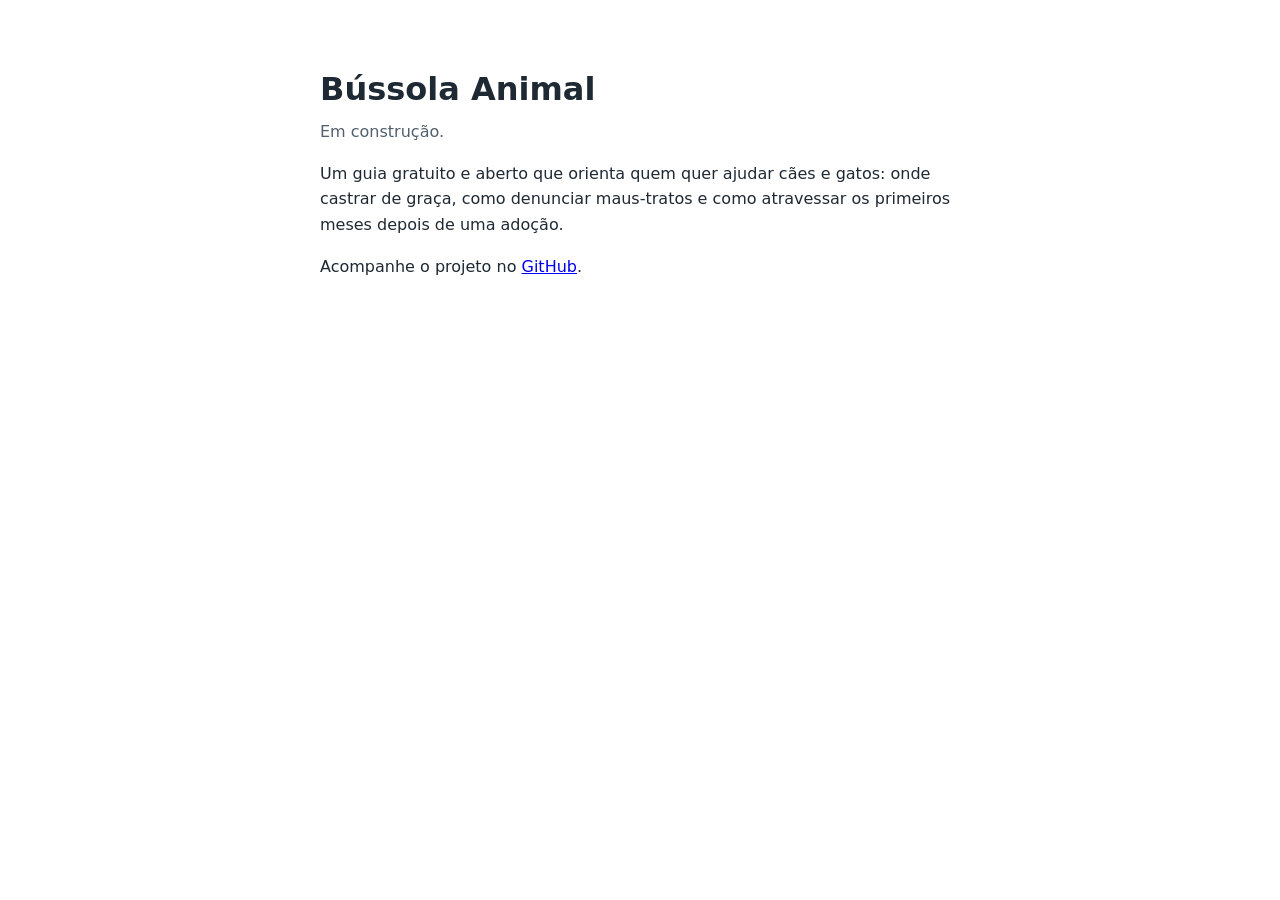
==== index.html @ 44aa9eb9 "Estrutura inicial da Bússola Animal README, licença, diário do projeto e página provisória.  Co-Auth" ====
<!DOCTYPE html>
<html lang="pt-BR">
<head>
  <meta charset="utf-8">
  <meta name="viewport" content="width=device-width, initial-scale=1">
  <title>Bússola Animal</title>
  <meta name="description" content="Guia gratuito e aberto: onde castrar de graça, como denunciar maus-tratos e como atravessar os primeiros meses depois de uma adoção.">
  <style>
    body { font-family: system-ui, sans-serif; max-width: 40rem; margin: 4rem auto; padding: 0 1.25rem; line-height: 1.6; color: #1f2933; }
    h1 { margin-bottom: 0.25rem; }
    p.sub { color: #52606d; margin-top: 0; }
  </style>
</head>
<body>
  <h1>Bússola Animal</h1>
  <p class="sub">Em construção.</p>
  <p>Um guia gratuito e aberto que orienta quem quer ajudar cães e gatos: onde castrar de graça, como denunciar maus-tratos e como atravessar os primeiros meses depois de uma adoção.</p>
  <p>Acompanhe o projeto no <a href="https://github.com/moraesalves/bussola-animal">GitHub</a>.</p>
</body>
</html>
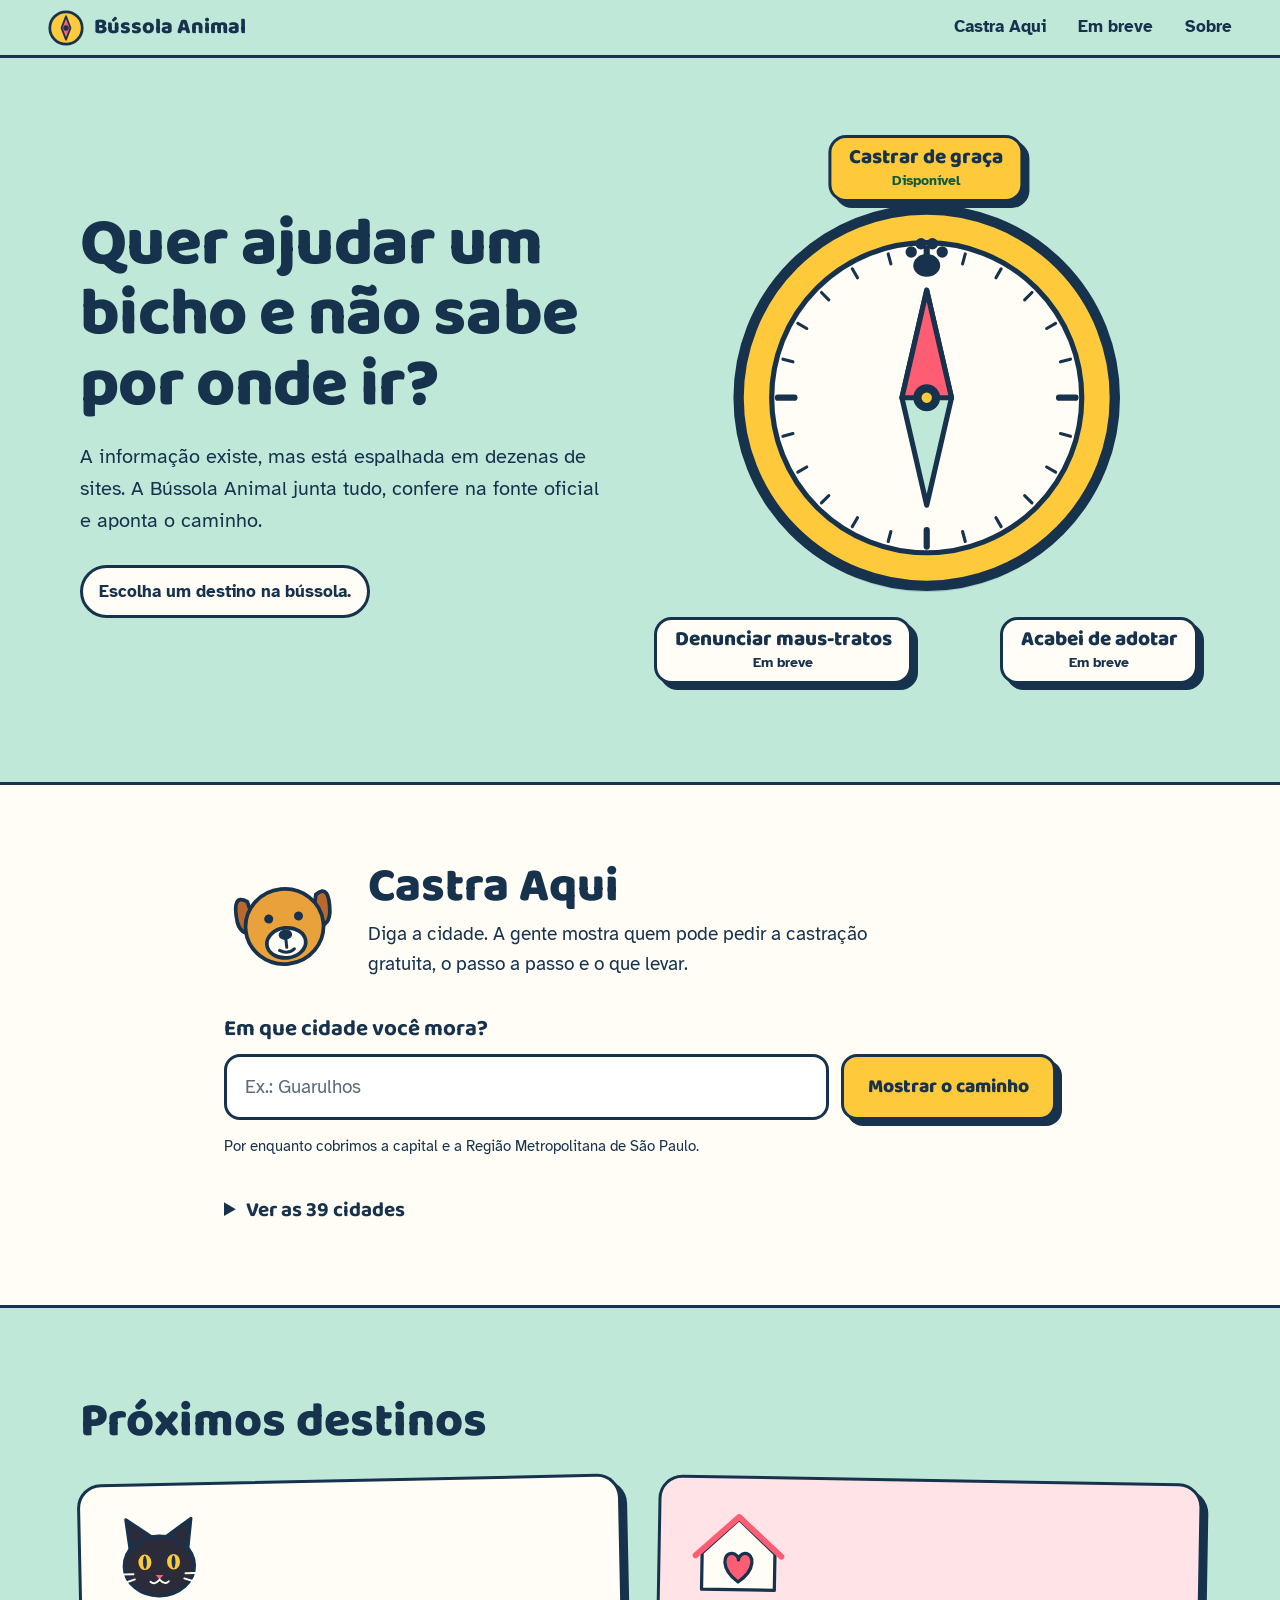
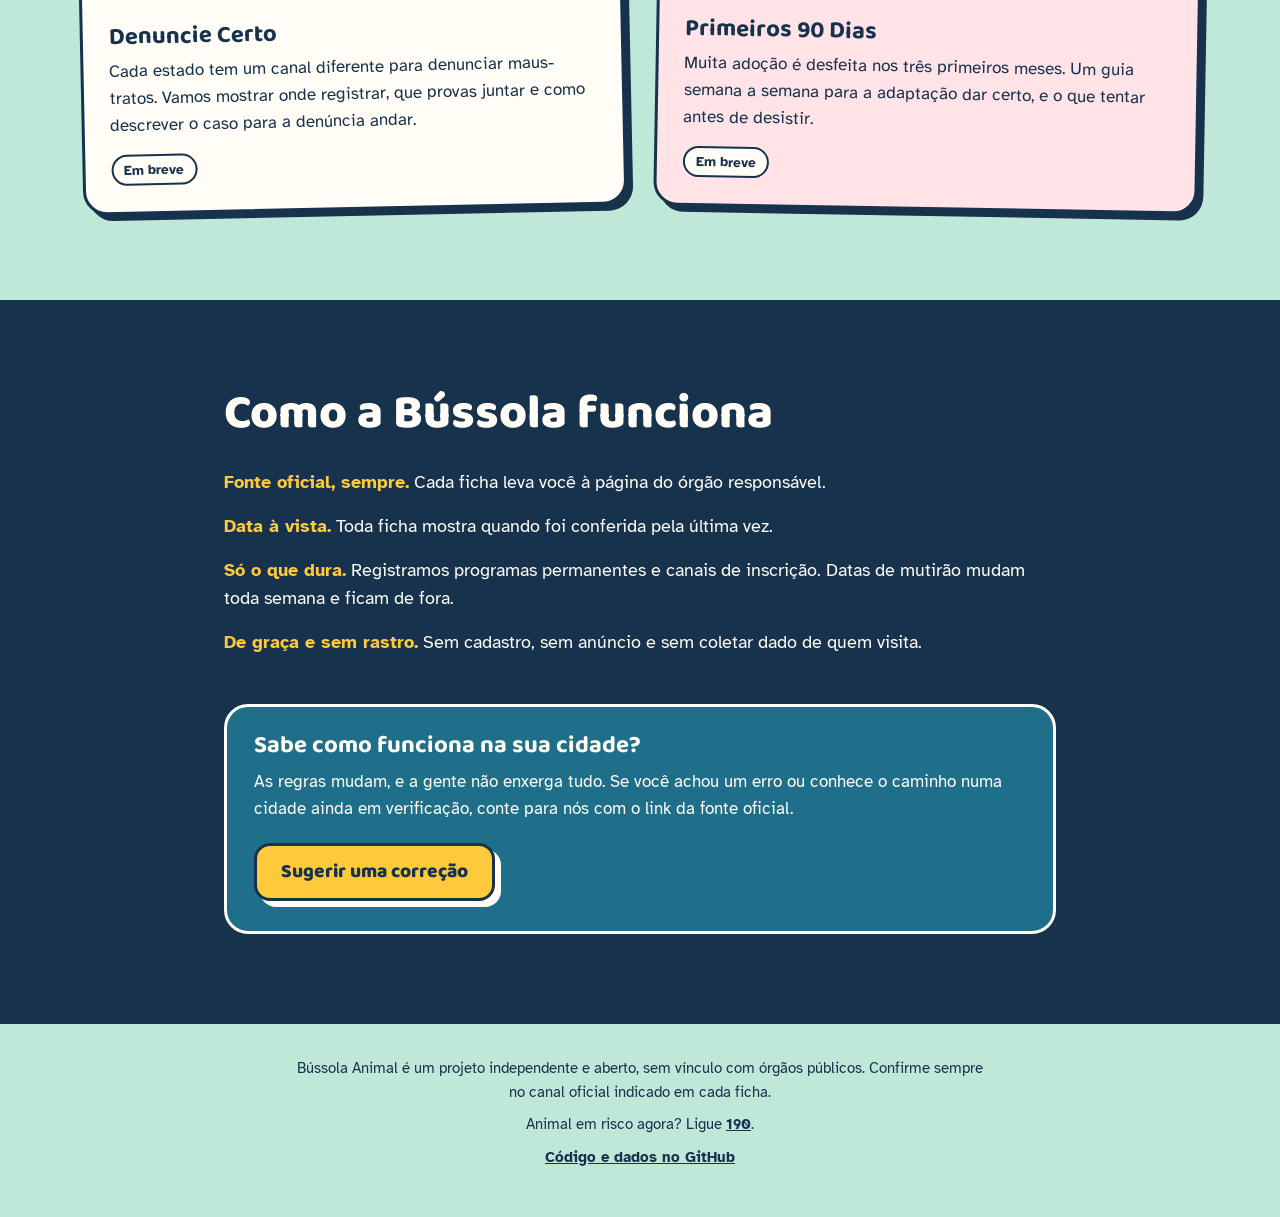
==== commit ab1a8f47: "Primeira versão do site com o módulo Castra Aqui Página com bússola interativa, busca por cidade e f" ====
--- a/index.html
+++ b/index.html
@@ -3,18 +3,174 @@
 <head>
   <meta charset="utf-8">
   <meta name="viewport" content="width=device-width, initial-scale=1">
-  <title>Bússola Animal</title>
+  <title>Bússola Animal: o caminho certo para ajudar cães e gatos</title>
   <meta name="description" content="Guia gratuito e aberto: onde castrar de graça, como denunciar maus-tratos e como atravessar os primeiros meses depois de uma adoção.">
-  <style>
-    body { font-family: system-ui, sans-serif; max-width: 40rem; margin: 4rem auto; padding: 0 1.25rem; line-height: 1.6; color: #1f2933; }
-    h1 { margin-bottom: 0.25rem; }
-    p.sub { color: #52606d; margin-top: 0; }
-  </style>
+  <meta property="og:title" content="Bússola Animal">
+  <meta property="og:description" content="Ajudar um cão ou um gato começa por saber o caminho. A gente aponta.">
+  <meta property="og:type" content="website">
+  <link rel="icon" href="img/favicon.svg" type="image/svg+xml">
+  <link rel="preload" href="fontes/baloo-2-latin-800-normal.woff2" as="font" type="font/woff2" crossorigin>
+  <link rel="stylesheet" href="css/estilo.css">
 </head>
 <body>
-  <h1>Bússola Animal</h1>
-  <p class="sub">Em construção.</p>
-  <p>Um guia gratuito e aberto que orienta quem quer ajudar cães e gatos: onde castrar de graça, como denunciar maus-tratos e como atravessar os primeiros meses depois de uma adoção.</p>
-  <p>Acompanhe o projeto no <a href="https://github.com/moraesalves/bussola-animal">GitHub</a>.</p>
+  <a class="pular" href="#castra-aqui">Pular para a busca por cidade</a>
+
+  <header class="topo">
+    <a class="marca" href="#inicio" aria-label="Bússola Animal, início">
+      <svg viewBox="0 0 40 40" width="36" height="36" aria-hidden="true">
+        <circle cx="20" cy="20" r="18" fill="#FFC93C" stroke="#17324D" stroke-width="3"/>
+        <path d="M20 7 L25 20 L20 33 L15 20 Z" fill="#FF5D73" stroke="#17324D" stroke-width="2" stroke-linejoin="round"/>
+        <circle cx="20" cy="20" r="3" fill="#17324D"/>
+      </svg>
+      <span>Bússola Animal</span>
+    </a>
+    <nav aria-label="Seções">
+      <a href="#castra-aqui">Castra Aqui</a>
+      <a href="#em-breve">Em breve</a>
+      <a href="#sobre">Sobre</a>
+    </nav>
+  </header>
+
+  <main id="inicio">
+
+    <section class="abertura">
+      <div class="abertura-texto">
+        <h1>Quer ajudar um bicho e não sabe por onde ir?</h1>
+        <p class="lide">A informação existe, mas está espalhada em dezenas de sites. A Bússola Animal junta tudo, confere na fonte oficial e aponta o caminho.</p>
+        <p class="dica-bussola" id="dica-bussola">Escolha um destino na bússola.</p>
+      </div>
+
+      <div class="bussola-palco" id="bussola-palco">
+        <svg class="bussola" id="bussola" viewBox="0 0 400 400" role="img" aria-label="Bússola com uma agulha que termina em uma patinha">
+          <circle cx="200" cy="206" r="182" fill="#17324D" opacity=".16"/>
+          <circle cx="200" cy="200" r="182" fill="#FFC93C" stroke="#17324D" stroke-width="10"/>
+          <circle cx="200" cy="200" r="150" fill="#FFFDF5" stroke="#17324D" stroke-width="5"/>
+          <g id="marcas" stroke="#17324D" stroke-linecap="round"></g>
+          <g id="agulha" class="agulha">
+            <path d="M200 96 L224 200 L200 304 L176 200 Z" fill="#BFE8D9" stroke="#17324D" stroke-width="5" stroke-linejoin="round"/>
+            <path d="M200 96 L224 200 L176 200 Z" fill="#FF5D73" stroke="#17324D" stroke-width="5" stroke-linejoin="round"/>
+            <g transform="translate(200 62)" fill="#17324D">
+              <ellipse cx="0" cy="10" rx="13" ry="11"/>
+              <circle cx="-15" cy="-3" r="5.5"/>
+              <circle cx="-5.5" cy="-11" r="5.5"/>
+              <circle cx="5.5" cy="-11" r="5.5"/>
+              <circle cx="15" cy="-3" r="5.5"/>
+            </g>
+          </g>
+          <circle cx="200" cy="200" r="13" fill="#17324D"/>
+          <circle cx="200" cy="200" r="5" fill="#FFC93C"/>
+        </svg>
+
+        <a class="destino destino-norte" href="#castra-aqui" data-angulo="0" data-dica="Descubra como castrar de graça na sua cidade.">
+          <span class="destino-titulo">Castrar de graça</span>
+          <span class="destino-estado">Disponível</span>
+        </a>
+        <a class="destino destino-sudeste" href="#em-breve" data-angulo="125" data-dica="Os primeiros 90 dias com o novo companheiro. Em breve.">
+          <span class="destino-titulo">Acabei de adotar</span>
+          <span class="destino-estado">Em breve</span>
+        </a>
+        <a class="destino destino-sudoeste" href="#em-breve" data-angulo="235" data-dica="Onde e como denunciar maus-tratos. Em breve.">
+          <span class="destino-titulo">Denunciar maus-tratos</span>
+          <span class="destino-estado">Em breve</span>
+        </a>
+      </div>
+    </section>
+
+    <section class="castra" id="castra-aqui" aria-labelledby="castra-titulo">
+      <div class="castra-cabeca">
+        <svg class="bicho bicho-cao" viewBox="0 0 160 150" aria-hidden="true">
+          <path d="M34 44 Q14 30 18 70 Q22 92 44 84 Z" fill="#B9692C" stroke="#17324D" stroke-width="5" stroke-linejoin="round"/>
+          <path d="M126 44 Q146 30 142 70 Q138 92 116 84 Z" fill="#B9692C" stroke="#17324D" stroke-width="5" stroke-linejoin="round"/>
+          <ellipse cx="80" cy="82" rx="52" ry="50" fill="#E9A23B" stroke="#17324D" stroke-width="5"/>
+          <ellipse cx="80" cy="104" rx="26" ry="20" fill="#FFFDF5" stroke="#17324D" stroke-width="5"/>
+          <ellipse cx="80" cy="93" rx="9" ry="7" fill="#17324D"/>
+          <path d="M80 100 V110 M70 113 Q80 120 90 113" fill="none" stroke="#17324D" stroke-width="4" stroke-linecap="round"/>
+          <circle cx="60" cy="70" r="6" fill="#17324D"/>
+          <circle cx="100" cy="70" r="6" fill="#17324D"/>
+        </svg>
+        <div>
+          <h2 id="castra-titulo">Castra Aqui</h2>
+          <p>Diga a cidade. A gente mostra quem pode pedir a castração gratuita, o passo a passo e o que levar.</p>
+        </div>
+      </div>
+
+      <form class="busca" id="busca" role="search" autocomplete="off">
+        <label for="cidade">Em que cidade você mora?</label>
+        <div class="busca-linha">
+          <div class="combo">
+            <input id="cidade" name="cidade" type="text" inputmode="search" placeholder="Ex.: Guarulhos"
+                   role="combobox" aria-expanded="false" aria-controls="sugestoes" aria-autocomplete="list">
+            <ul id="sugestoes" class="sugestoes" role="listbox" hidden></ul>
+          </div>
+          <button type="submit">Mostrar o caminho</button>
+        </div>
+        <p class="busca-nota">Por enquanto cobrimos a capital e a Região Metropolitana de São Paulo.</p>
+      </form>
+
+      <div id="resultado" class="resultado" aria-live="polite"></div>
+
+      <details class="todas">
+        <summary>Ver as 39 cidades</summary>
+        <p class="legenda"><span class="selo selo-ok">Conferida</span> ficha completa <span class="selo selo-espera">Em verificação</span> caminho geral</p>
+        <ul id="lista-cidades" class="lista-cidades"></ul>
+      </details>
+    </section>
+
+    <section class="embreve" id="em-breve" aria-labelledby="embreve-titulo">
+      <h2 id="embreve-titulo">Próximos destinos</h2>
+      <div class="embreve-grade">
+        <article class="postal postal-denuncia">
+          <svg class="bicho" viewBox="0 0 160 150" aria-hidden="true">
+            <path d="M36 62 L30 14 L70 42 Z" fill="#2B2B3A" stroke="#17324D" stroke-width="5" stroke-linejoin="round"/>
+            <path d="M124 62 L130 14 L90 42 Z" fill="#2B2B3A" stroke="#17324D" stroke-width="5" stroke-linejoin="round"/>
+            <ellipse cx="80" cy="86" rx="54" ry="46" fill="#2B2B3A" stroke="#17324D" stroke-width="5"/>
+            <ellipse cx="58" cy="80" rx="10" ry="12" fill="#FFC93C"/>
+            <ellipse cx="102" cy="80" rx="10" ry="12" fill="#FFC93C"/>
+            <ellipse cx="58" cy="80" rx="3" ry="10" fill="#17324D"/>
+            <ellipse cx="102" cy="80" rx="3" ry="10" fill="#17324D"/>
+            <path d="M74 100 L86 100 L80 107 Z" fill="#FF5D73"/>
+            <path d="M80 107 Q72 116 66 110 M80 107 Q88 116 94 110" fill="none" stroke="#FFFDF5" stroke-width="3" stroke-linecap="round"/>
+            <path d="M40 98 H14 M42 106 L18 114 M120 98 H146 M118 106 L142 114" stroke="#FFFDF5" stroke-width="3" stroke-linecap="round"/>
+          </svg>
+          <h3>Denuncie Certo</h3>
+          <p>Cada estado tem um canal diferente para denunciar maus-tratos. Vamos mostrar onde registrar, que provas juntar e como descrever o caso para a denúncia andar.</p>
+          <span class="selo selo-espera">Em breve</span>
+        </article>
+        <article class="postal postal-adocao">
+          <svg class="bicho" viewBox="0 0 160 150" aria-hidden="true">
+            <path d="M24 78 L80 26 L136 78 V134 H24 Z" fill="#FFFDF5" stroke="#17324D" stroke-width="5" stroke-linejoin="round"/>
+            <path d="M14 82 L80 22 L146 82" fill="none" stroke="#FF5D73" stroke-width="9" stroke-linecap="round" stroke-linejoin="round"/>
+            <path d="M80 122 C52 102 56 78 70 78 C76 78 80 84 80 88 C80 84 84 78 90 78 C104 78 108 102 80 122 Z" fill="#FF5D73" stroke="#17324D" stroke-width="5" stroke-linejoin="round"/>
+          </svg>
+          <h3>Primeiros 90 Dias</h3>
+          <p>Muita adoção é desfeita nos três primeiros meses. Um guia semana a semana para a adaptação dar certo, e o que tentar antes de desistir.</p>
+          <span class="selo selo-espera">Em breve</span>
+        </article>
+      </div>
+    </section>
+
+    <section class="sobre" id="sobre" aria-labelledby="sobre-titulo">
+      <h2 id="sobre-titulo">Como a Bússola funciona</h2>
+      <ul class="principios">
+        <li><strong>Fonte oficial, sempre.</strong> Cada ficha leva você à página do órgão responsável.</li>
+        <li><strong>Data à vista.</strong> Toda ficha mostra quando foi conferida pela última vez.</li>
+        <li><strong>Só o que dura.</strong> Registramos programas permanentes e canais de inscrição. Datas de mutirão mudam toda semana e ficam de fora.</li>
+        <li><strong>De graça e sem rastro.</strong> Sem cadastro, sem anúncio e sem coletar dado de quem visita.</li>
+      </ul>
+      <div class="ajuda">
+        <h3>Sabe como funciona na sua cidade?</h3>
+        <p>As regras mudam, e a gente não enxerga tudo. Se você achou um erro ou conhece o caminho numa cidade ainda em verificação, conte para nós com o link da fonte oficial.</p>
+        <a class="botao" href="https://github.com/moraesalves/bussola-animal/issues/new">Sugerir uma correção</a>
+      </div>
+    </section>
+  </main>
+
+  <footer class="rodape">
+    <p>Bússola Animal é um projeto independente e aberto, sem vínculo com órgãos públicos. Confirme sempre no canal oficial indicado em cada ficha.</p>
+    <p>Animal em risco agora? Ligue <a href="tel:190">190</a>.</p>
+    <p><a href="https://github.com/moraesalves/bussola-animal">Código e dados no GitHub</a></p>
+  </footer>
+
+  <script src="js/app.js" defer></script>
 </body>
 </html>
--- a/css/estilo.css
+++ b/css/estilo.css
@@ -0,0 +1,235 @@
+@font-face { font-family: "Baloo 2"; src: url("../fontes/baloo-2-latin-700-normal.woff2") format("woff2"); font-weight: 700; font-display: swap; }
+@font-face { font-family: "Baloo 2"; src: url("../fontes/baloo-2-latin-800-normal.woff2") format("woff2"); font-weight: 800; font-display: swap; }
+@font-face { font-family: "Atkinson Hyperlegible"; src: url("../fontes/atkinson-hyperlegible-latin-400-normal.woff2") format("woff2"); font-weight: 400; font-display: swap; }
+@font-face { font-family: "Atkinson Hyperlegible"; src: url("../fontes/atkinson-hyperlegible-latin-700-normal.woff2") format("woff2"); font-weight: 700; font-display: swap; }
+
+:root {
+  --tinta: #17324D;
+  --ceu: #BFE8D9;
+  --ceu-claro: #E4F5EE;
+  --sol: #FFC93C;
+  --focinho: #FF5D73;
+  --papel: #FFFDF5;
+  --mar: #1F6F8B;
+  --titulo: "Baloo 2", "Trebuchet MS", sans-serif;
+  --texto: "Atkinson Hyperlegible", Verdana, sans-serif;
+  --borda: 3px solid var(--tinta);
+  --sombra: 6px 6px 0 var(--tinta);
+}
+
+* { box-sizing: border-box; }
+html { scroll-behavior: smooth; scroll-padding-top: 5rem; }
+body {
+  margin: 0;
+  font-family: var(--texto);
+  font-size: 1.0625rem;
+  line-height: 1.6;
+  color: var(--tinta);
+  background: var(--ceu);
+}
+h1, h2, h3 { font-family: var(--titulo); line-height: 1.05; margin: 0; }
+h1 { font-weight: 800; font-size: clamp(2.4rem, 6vw, 4.2rem); letter-spacing: -0.01em; }
+h2 { font-weight: 800; font-size: clamp(2rem, 4.5vw, 3rem); }
+h3 { font-weight: 700; font-size: 1.5rem; }
+p { margin: 0; }
+a { color: inherit; }
+:focus-visible { outline: 4px solid var(--focinho); outline-offset: 3px; border-radius: 6px; }
+
+.pular { position: absolute; left: -999px; top: 0; background: var(--tinta); color: var(--papel); padding: .75rem 1rem; z-index: 20; }
+.pular:focus { left: 0; }
+
+/* Topo */
+.topo {
+  position: sticky; top: 0; z-index: 10;
+  display: flex; align-items: center; justify-content: space-between; gap: 1rem;
+  padding: .6rem clamp(1rem, 4vw, 3rem);
+  background: var(--ceu);
+  border-bottom: var(--borda);
+}
+.marca { display: flex; align-items: center; gap: .6rem; text-decoration: none; font-family: var(--titulo); font-weight: 800; font-size: 1.35rem; }
+.topo nav { display: flex; gap: clamp(.75rem, 3vw, 2rem); font-weight: 700; }
+.topo nav a { text-decoration: none; border-bottom: 3px solid transparent; }
+.topo nav a:hover { border-bottom-color: var(--focinho); }
+
+/* Abertura */
+.abertura {
+  display: grid;
+  grid-template-columns: minmax(0, 1fr) minmax(0, 1.05fr);
+  align-items: center;
+  gap: clamp(1.5rem, 4vw, 4rem);
+  max-width: 76rem;
+  margin: 0 auto;
+  padding: clamp(2rem, 6vw, 5rem) clamp(1rem, 4vw, 3rem) clamp(3rem, 7vw, 6rem);
+}
+.lide { font-size: 1.25rem; max-width: 30em; margin-top: 1.25rem; }
+.dica-bussola {
+  display: inline-block; margin-top: 1.75rem; padding: .6rem 1rem;
+  background: var(--papel); border: var(--borda); border-radius: 999px;
+  font-weight: 700; min-height: 3rem;
+}
+
+.bussola-palco { position: relative; width: min(100%, 34rem); margin: 0 auto; padding: 3.5rem 0 5.5rem; }
+.bussola { display: block; width: 76%; margin: 0 auto; height: auto; }
+.agulha { transform-origin: 200px 200px; transition: transform .7s cubic-bezier(.3, 1.6, .5, 1); }
+.bussola.assentando .agulha { animation: assentar 1.8s cubic-bezier(.3, 1.4, .5, 1) both; }
+@keyframes assentar {
+  0% { transform: rotate(-140deg); }
+  45% { transform: rotate(28deg); }
+  70% { transform: rotate(-12deg); }
+  88% { transform: rotate(5deg); }
+  100% { transform: rotate(0deg); }
+}
+
+.destino {
+  position: absolute;
+  display: flex; flex-direction: column; align-items: center;
+  padding: .55rem 1.1rem .5rem;
+  background: var(--papel); border: var(--borda); border-radius: 1.1rem;
+  box-shadow: var(--sombra);
+  text-decoration: none; text-align: center;
+  transition: transform .15s ease, box-shadow .15s ease;
+}
+.destino:hover, .destino:focus-visible { transform: translate(-2px, -2px); box-shadow: 8px 8px 0 var(--tinta); }
+.destino:active { transform: translate(4px, 4px); box-shadow: 2px 2px 0 var(--tinta); }
+.destino-titulo { font-family: var(--titulo); font-weight: 800; font-size: 1.3rem; line-height: 1.1; }
+.destino-estado { font-size: .85rem; font-weight: 700; }
+.destino-norte { top: 0; left: 50%; translate: -50% 0; background: var(--sol); }
+.destino-norte .destino-estado { color: #0C5B3A; }
+.destino-sudeste { bottom: .5rem; right: 0; }
+.destino-sudoeste { bottom: .5rem; left: 0; }
+
+/* Castra Aqui */
+.castra {
+  background: var(--papel);
+  border-top: var(--borda); border-bottom: var(--borda);
+  padding: clamp(2.5rem, 6vw, 5rem) clamp(1rem, 4vw, 3rem);
+}
+.castra > * { max-width: 52rem; margin-left: auto; margin-right: auto; }
+.castra-cabeca { display: flex; align-items: center; gap: 1.5rem; }
+.castra-cabeca p { font-size: 1.2rem; margin-top: .4rem; max-width: 28em; }
+.bicho { width: 7.5rem; height: auto; flex: none; }
+.bicho-cao { transform: rotate(-6deg); }
+
+.busca { margin-top: 2rem; }
+.busca label { display: block; font-family: var(--titulo); font-weight: 700; font-size: 1.4rem; margin-bottom: .4rem; }
+.busca-linha { display: flex; gap: .75rem; flex-wrap: wrap; }
+.combo { position: relative; flex: 1 1 16rem; }
+.busca input {
+  width: 100%; padding: .9rem 1.1rem;
+  font: inherit; font-size: 1.2rem; color: var(--tinta);
+  background: #fff; border: var(--borda); border-radius: 1rem;
+}
+.busca input::placeholder { color: #5A6B7B; }
+.sugestoes {
+  position: absolute; z-index: 5; left: 0; right: 0; top: calc(100% + .35rem);
+  margin: 0; padding: .35rem; list-style: none;
+  background: #fff; border: var(--borda); border-radius: 1rem; box-shadow: var(--sombra);
+  max-height: 17rem; overflow: auto;
+}
+.sugestoes li { padding: .55rem .8rem; border-radius: .6rem; cursor: pointer; display: flex; justify-content: space-between; gap: 1rem; }
+.sugestoes li[aria-selected="true"], .sugestoes li:hover { background: var(--ceu-claro); }
+.sugestoes small { font-weight: 700; color: var(--mar); white-space: nowrap; }
+
+button, .botao {
+  display: inline-block; cursor: pointer;
+  padding: .9rem 1.5rem;
+  font-family: var(--titulo); font-weight: 800; font-size: 1.2rem; line-height: 1.2; color: var(--tinta);
+  background: var(--sol); border: var(--borda); border-radius: 1rem; box-shadow: var(--sombra);
+  text-decoration: none;
+  transition: transform .12s ease, box-shadow .12s ease;
+}
+button:hover, .botao:hover { transform: translate(-2px, -2px); box-shadow: 8px 8px 0 var(--tinta); }
+button:active, .botao:active { transform: translate(4px, 4px); box-shadow: 2px 2px 0 var(--tinta); }
+.busca-nota { margin-top: .9rem; font-size: .95rem; }
+
+/* Ficha */
+.resultado:empty { display: none; }
+.resultado { margin-top: 2.25rem; }
+.ficha {
+  background: var(--ceu-claro);
+  border: var(--borda); border-radius: 1.5rem; box-shadow: var(--sombra);
+  overflow: hidden;
+}
+.ficha-topo { padding: 1.5rem clamp(1.1rem, 3vw, 2rem) 1.25rem; background: var(--sol); border-bottom: var(--borda); }
+.ficha-topo h3 { font-weight: 800; font-size: clamp(2rem, 5vw, 2.8rem); }
+.ficha-topo p { margin-top: .25rem; font-weight: 700; }
+.ficha-corpo { padding: clamp(1.1rem, 3vw, 2rem); display: grid; gap: 1.75rem; }
+.ficha h4 { font-family: var(--titulo); font-weight: 700; font-size: 1.35rem; margin: 0 0 .5rem; line-height: 1.1; }
+.ficha ul, .ficha ol { margin: 0; padding: 0; list-style: none; display: grid; gap: .55rem; }
+
+.passos { counter-reset: passo; }
+.passos li { counter-increment: passo; display: grid; grid-template-columns: 2.6rem 1fr; gap: .8rem; align-items: start; }
+.passos li::before {
+  content: counter(passo);
+  display: grid; place-items: center; width: 2.6rem; height: 2.6rem;
+  font-family: var(--titulo); font-weight: 800; font-size: 1.35rem;
+  background: var(--focinho); color: #fff; border: var(--borda); border-radius: 50%;
+}
+.passos li span { padding-top: .35rem; }
+.marcados li { padding-left: 1.6rem; position: relative; }
+.marcados li::before { content: ""; position: absolute; left: 0; top: .45em; width: .85rem; height: .85rem; background: var(--mar); border-radius: 50% 50% 50% 0; transform: rotate(-45deg); }
+.contatos li { display: flex; flex-wrap: wrap; gap: .25rem .6rem; align-items: baseline; }
+.contatos .rotulo { font-weight: 700; }
+.contatos a { font-weight: 700; color: #0E4F66; text-underline-offset: 3px; overflow-wrap: anywhere; }
+.aviso { background: var(--papel); border: 2px dashed var(--tinta); border-radius: 1rem; padding: 1rem 1.1rem; }
+.ficha-pe {
+  padding: 1rem clamp(1.1rem, 3vw, 2rem); background: var(--papel); border-top: var(--borda);
+  display: flex; flex-wrap: wrap; gap: .5rem 1.25rem; align-items: center; font-size: .95rem;
+}
+.ficha-pe a { font-weight: 700; color: #0E4F66; }
+.ficha.espera .ficha-topo { background: var(--papel); }
+.vazio { background: var(--papel); border: 2px dashed var(--tinta); border-radius: 1.25rem; padding: 1.25rem 1.4rem; }
+.vazio strong { font-family: var(--titulo); font-size: 1.3rem; }
+
+.selo { display: inline-block; padding: .15rem .7rem; border: 2px solid var(--tinta); border-radius: 999px; font-weight: 700; font-size: .85rem; white-space: nowrap; }
+.selo-ok { background: #9BE3B4; }
+.selo-espera { background: var(--papel); }
+
+.todas { margin-top: 2.25rem; }
+.todas summary { cursor: pointer; font-family: var(--titulo); font-weight: 700; font-size: 1.3rem; width: fit-content; }
+.legenda { margin: .9rem 0; font-size: .95rem; display: flex; flex-wrap: wrap; gap: .4rem .6rem; align-items: center; }
+.lista-cidades { margin: 0; padding: 0; list-style: none; display: flex; flex-wrap: wrap; gap: .55rem; }
+.lista-cidades button { padding: .4rem .9rem; font-family: var(--texto); font-weight: 700; font-size: 1rem; box-shadow: 3px 3px 0 var(--tinta); border-width: 2px; border-radius: 999px; background: var(--papel); }
+.lista-cidades button.ok { background: #9BE3B4; }
+.lista-cidades button:hover { transform: translate(-1px, -1px); box-shadow: 4px 4px 0 var(--tinta); }
+
+/* Em breve */
+.embreve { max-width: 76rem; margin: 0 auto; padding: clamp(3rem, 7vw, 6rem) clamp(1rem, 4vw, 3rem); }
+.embreve-grade { margin-top: 2rem; display: grid; grid-template-columns: repeat(auto-fit, minmax(17rem, 1fr)); gap: 2rem; }
+.postal { background: var(--papel); border: var(--borda); border-radius: 1.5rem; box-shadow: var(--sombra); padding: 1.5rem 1.6rem 1.6rem; }
+.postal .bicho { width: 6.5rem; margin-bottom: .5rem; }
+.postal p { margin: .5rem 0 1rem; }
+.postal-denuncia { transform: rotate(-1.2deg); }
+.postal-adocao { transform: rotate(1deg); background: #FFE3E7; }
+
+/* Sobre */
+.sobre { background: var(--tinta); color: var(--papel); padding: clamp(3rem, 7vw, 6rem) clamp(1rem, 4vw, 3rem); }
+.sobre > * { max-width: 52rem; margin-left: auto; margin-right: auto; }
+.principios { margin-top: 1.75rem; margin-bottom: 0; padding: 0; list-style: none; display: grid; gap: 1rem; font-size: 1.1rem; }
+.principios strong { color: var(--sol); }
+.ajuda { margin-top: 3rem; background: var(--mar); border: 3px solid var(--papel); border-radius: 1.5rem; padding: 1.6rem 1.7rem 1.9rem; }
+.ajuda p { margin: .6rem 0 1.3rem; }
+.ajuda .botao { box-shadow: 6px 6px 0 var(--papel); }
+.ajuda .botao:hover { box-shadow: 8px 8px 0 var(--papel); }
+
+.rodape { padding: 2rem clamp(1rem, 4vw, 3rem) 3rem; display: grid; gap: .5rem; text-align: center; font-size: .95rem; }
+.rodape p { max-width: 44rem; margin: 0 auto; }
+.rodape a { font-weight: 700; }
+
+@media (max-width: 56rem) {
+  .abertura { grid-template-columns: 1fr; }
+  .bussola-palco { order: -1; padding: 0; display: grid; gap: .9rem; width: min(100%, 26rem); }
+  .bussola { width: 62%; }
+  .destino { position: static; translate: none; flex-direction: row; justify-content: space-between; gap: 1rem; }
+  .destino-norte { translate: none; }
+  .topo nav a:not(:first-child) { display: none; }
+  .castra-cabeca { align-items: flex-start; gap: 1rem; }
+  .bicho { width: 5rem; }
+  .busca-linha button { flex: 1 1 100%; }
+}
+
+@media (prefers-reduced-motion: reduce) {
+  html { scroll-behavior: auto; }
+  .agulha, .destino, button, .botao { transition: none; }
+  .bussola.assentando .agulha { animation: none; }
+}
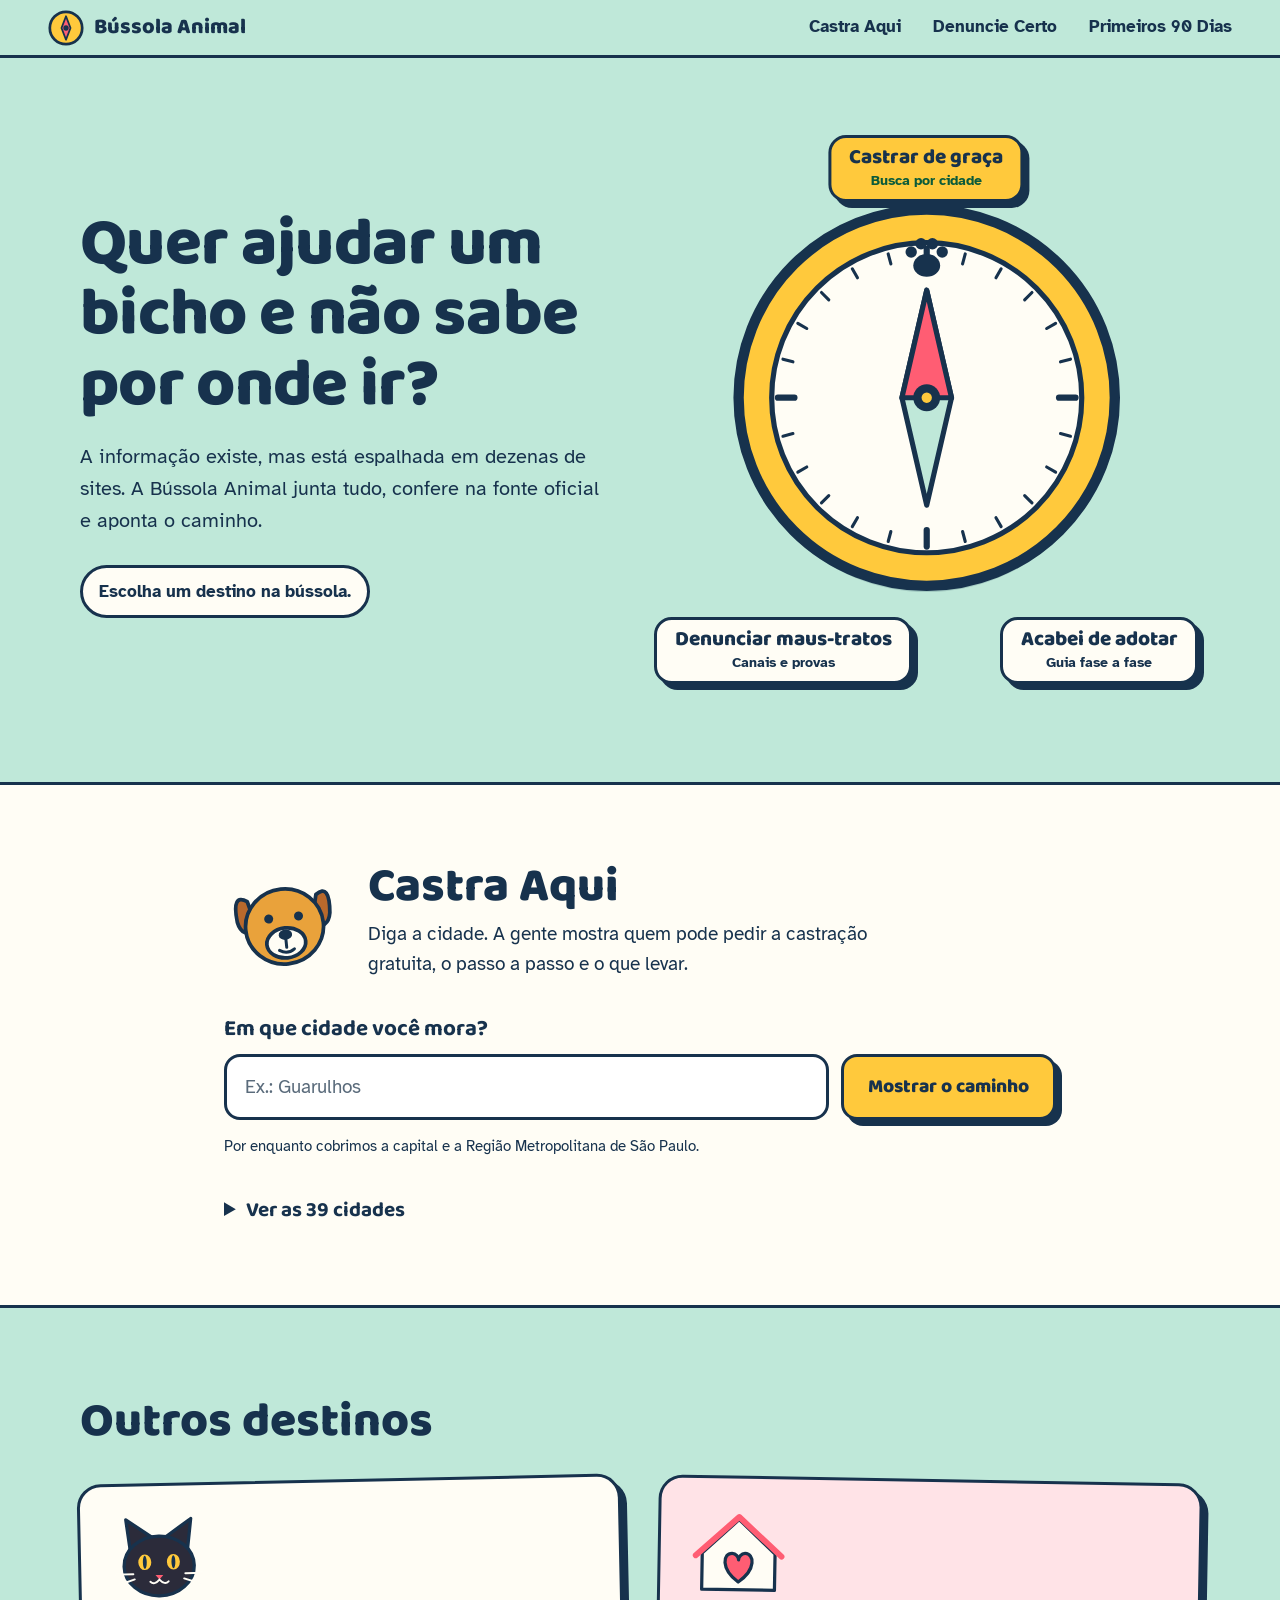
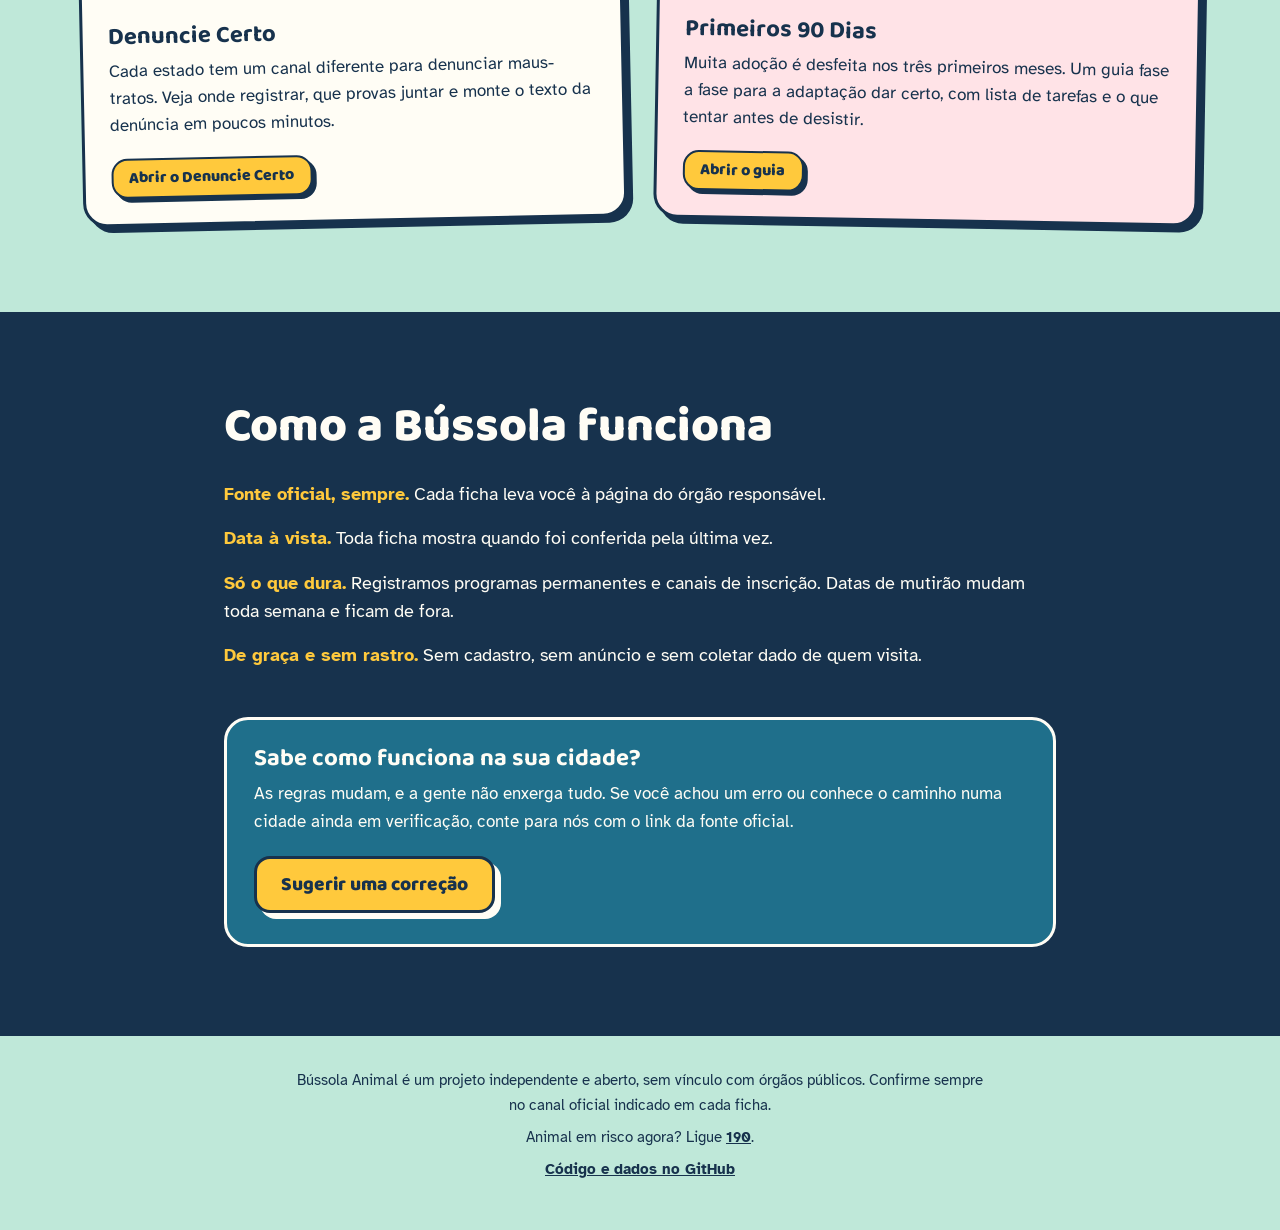
==== commit 107120f1: "Denuncie Certo e Primeiros 90 Dias no ar Canais de denúncia por estado, montador do texto da denúnci" ====
--- a/index.html
+++ b/index.html
@@ -26,8 +26,8 @@
     </a>
     <nav aria-label="Seções">
       <a href="#castra-aqui">Castra Aqui</a>
-      <a href="#em-breve">Em breve</a>
-      <a href="#sobre">Sobre</a>
+      <a href="denuncie-certo.html">Denuncie Certo</a>
+      <a href="primeiros-90-dias.html">Primeiros 90 Dias</a>
     </nav>
   </header>
 
@@ -63,15 +63,15 @@
 
         <a class="destino destino-norte" href="#castra-aqui" data-angulo="0" data-dica="Descubra como castrar de graça na sua cidade.">
           <span class="destino-titulo">Castrar de graça</span>
-          <span class="destino-estado">Disponível</span>
+          <span class="destino-estado">Busca por cidade</span>
         </a>
-        <a class="destino destino-sudeste" href="#em-breve" data-angulo="125" data-dica="Os primeiros 90 dias com o novo companheiro. Em breve.">
+        <a class="destino destino-sudeste" href="primeiros-90-dias.html" data-angulo="125" data-dica="O que esperar nos primeiros 90 dias com o novo companheiro.">
           <span class="destino-titulo">Acabei de adotar</span>
-          <span class="destino-estado">Em breve</span>
+          <span class="destino-estado">Guia fase a fase</span>
         </a>
-        <a class="destino destino-sudoeste" href="#em-breve" data-angulo="235" data-dica="Onde e como denunciar maus-tratos. Em breve.">
+        <a class="destino destino-sudoeste" href="denuncie-certo.html" data-angulo="235" data-dica="Onde denunciar, que provas juntar e como escrever a denúncia.">
           <span class="destino-titulo">Denunciar maus-tratos</span>
-          <span class="destino-estado">Em breve</span>
+          <span class="destino-estado">Canais e provas</span>
         </a>
       </div>
     </section>
@@ -116,8 +116,8 @@
       </details>
     </section>
 
-    <section class="embreve" id="em-breve" aria-labelledby="embreve-titulo">
-      <h2 id="embreve-titulo">Próximos destinos</h2>
+    <section class="embreve" id="outros-destinos" aria-labelledby="embreve-titulo">
+      <h2 id="embreve-titulo">Outros destinos</h2>
       <div class="embreve-grade">
         <article class="postal postal-denuncia">
           <svg class="bicho" viewBox="0 0 160 150" aria-hidden="true">
@@ -133,8 +133,8 @@
             <path d="M40 98 H14 M42 106 L18 114 M120 98 H146 M118 106 L142 114" stroke="#FFFDF5" stroke-width="3" stroke-linecap="round"/>
           </svg>
           <h3>Denuncie Certo</h3>
-          <p>Cada estado tem um canal diferente para denunciar maus-tratos. Vamos mostrar onde registrar, que provas juntar e como descrever o caso para a denúncia andar.</p>
-          <span class="selo selo-espera">Em breve</span>
+          <p>Cada estado tem um canal diferente para denunciar maus-tratos. Veja onde registrar, que provas juntar e monte o texto da denúncia em poucos minutos.</p>
+          <a class="botao botao-pequeno" href="denuncie-certo.html">Abrir o Denuncie Certo</a>
         </article>
         <article class="postal postal-adocao">
           <svg class="bicho" viewBox="0 0 160 150" aria-hidden="true">
@@ -143,8 +143,8 @@
             <path d="M80 122 C52 102 56 78 70 78 C76 78 80 84 80 88 C80 84 84 78 90 78 C104 78 108 102 80 122 Z" fill="#FF5D73" stroke="#17324D" stroke-width="5" stroke-linejoin="round"/>
           </svg>
           <h3>Primeiros 90 Dias</h3>
-          <p>Muita adoção é desfeita nos três primeiros meses. Um guia semana a semana para a adaptação dar certo, e o que tentar antes de desistir.</p>
-          <span class="selo selo-espera">Em breve</span>
+          <p>Muita adoção é desfeita nos três primeiros meses. Um guia fase a fase para a adaptação dar certo, com lista de tarefas e o que tentar antes de desistir.</p>
+          <a class="botao botao-pequeno" href="primeiros-90-dias.html">Abrir o guia</a>
         </article>
       </div>
     </section>
--- a/css/estilo.css
+++ b/css/estilo.css
@@ -172,6 +172,8 @@
 .contatos .rotulo { font-weight: 700; }
 .contatos a { font-weight: 700; color: #0E4F66; text-underline-offset: 3px; overflow-wrap: anywhere; }
 .aviso { background: var(--papel); border: 2px dashed var(--tinta); border-radius: 1rem; padding: 1rem 1.1rem; }
+.pista { background: #FFF3C4; border-style: solid; }
+.pista a { display: inline-block; margin-top: .5rem; font-weight: 700; color: #0E4F66; }
 .ficha-pe {
   padding: 1rem clamp(1.1rem, 3vw, 2rem); background: var(--papel); border-top: var(--borda);
   display: flex; flex-wrap: wrap; gap: .5rem 1.25rem; align-items: center; font-size: .95rem;
@@ -222,7 +224,8 @@
   .bussola { width: 62%; }
   .destino { position: static; translate: none; flex-direction: row; justify-content: space-between; gap: 1rem; }
   .destino-norte { translate: none; }
-  .topo nav a:not(:first-child) { display: none; }
+  .topo { flex-wrap: wrap; row-gap: .25rem; }
+  .topo nav { width: 100%; justify-content: space-between; gap: .5rem; font-size: .95rem; }
   .castra-cabeca { align-items: flex-start; gap: 1rem; }
   .bicho { width: 5rem; }
   .busca-linha button { flex: 1 1 100%; }
@@ -233,3 +236,80 @@
   .agulha, .destino, button, .botao { transition: none; }
   .bussola.assentando .agulha { animation: none; }
 }
+
+/* ---------- Páginas dos módulos ---------- */
+.topo nav a[aria-current="page"] { border-bottom-color: var(--tinta); }
+.capa { display: flex; align-items: center; gap: clamp(1rem, 4vw, 2.5rem); max-width: 60rem; margin: 0 auto; padding: clamp(2rem, 6vw, 4rem) clamp(1rem, 4vw, 3rem); }
+.capa .bicho { width: clamp(6rem, 18vw, 10rem); transform: rotate(-5deg); }
+.capa .lide { margin-top: .75rem; }
+.bloco { padding: clamp(2.5rem, 6vw, 4.5rem) clamp(1rem, 4vw, 3rem); }
+.bloco > * { max-width: 52rem; margin-left: auto; margin-right: auto; }
+.bloco-claro { background: var(--papel); border-top: var(--borda); border-bottom: var(--borda); }
+.apoio { font-size: 1.15rem; margin-top: .6rem; }
+.apoio a, .ponte a, .nota a { font-weight: 700; color: #0E4F66; }
+.subtitulo { margin-top: 2.25rem; }
+.nota { margin-top: 1.5rem; font-size: .95rem; }
+
+.urgente { background: var(--focinho); color: #fff; border-top: var(--borda); border-bottom: var(--borda); padding: clamp(1.75rem, 5vw, 3rem) clamp(1rem, 4vw, 3rem); text-align: center; }
+.urgente p { margin: .5rem auto 1.25rem; font-size: 1.2rem; max-width: 34rem; }
+.urgente .botao { font-size: 1.5rem; padding: .8rem 2.2rem; }
+.urgente-calmo { background: var(--tinta); text-align: left; }
+.urgente-calmo > * { max-width: 52rem; margin-left: auto; margin-right: auto; }
+.urgente-calmo .passos { margin-top: 1.5rem; }
+.urgente-calmo .lei { background: var(--mar); border-color: var(--papel); color: #fff; }
+
+.sinais { margin: 1.5rem auto 0; padding: 0; list-style: none; display: grid; grid-template-columns: repeat(auto-fit, minmax(15rem, 1fr)); gap: .6rem .9rem; }
+.sinais li { background: var(--papel); border: 2px solid var(--tinta); border-radius: .9rem; padding: .6rem .9rem; font-weight: 700; }
+.lei { margin-top: 1.5rem; background: var(--sol); border: var(--borda); border-radius: 1rem; padding: 1rem 1.2rem; font-size: 1.05rem; }
+
+.cartoes { margin-top: 1.5rem; display: grid; grid-template-columns: repeat(auto-fit, minmax(15rem, 1fr)); gap: 1.1rem; }
+.cartao { background: #fff; border: var(--borda); border-radius: 1.2rem; padding: 1.1rem 1.2rem 1.3rem; display: flex; flex-direction: column; gap: .5rem; }
+.cartao h3 { font-size: 1.25rem; }
+.cartao .botao { margin-top: auto; align-self: flex-start; }
+.botao-pequeno { font-size: 1rem; padding: .5rem 1rem; box-shadow: 4px 4px 0 var(--tinta); border-width: 2px; }
+.ficha .cartoes { margin-top: 0; }
+#form-estado { margin-top: 2.5rem; }
+
+.campo { width: 100%; padding: .8rem 1rem; font: inherit; font-size: 1.05rem; color: var(--tinta); background: #fff; border: var(--borda); border-radius: .9rem; }
+select.campo { max-width: 26rem; }
+textarea.campo { resize: vertical; line-height: 1.5; }
+.formulario { margin-top: 1.5rem; display: grid; gap: 1.1rem; }
+.formulario label { display: grid; gap: .35rem; font-weight: 700; }
+.linha-campos { display: grid; grid-template-columns: repeat(auto-fit, minmax(14rem, 1fr)); gap: 1.1rem; }
+.formulario fieldset { border: 2px dashed var(--tinta); border-radius: 1rem; padding: .8rem 1rem 1rem; display: flex; flex-wrap: wrap; gap: .5rem 1.5rem; }
+.formulario legend { font-weight: 700; padding: 0 .4rem; }
+.formulario .marca-caixa { display: flex; align-items: center; gap: .5rem; font-weight: 400; }
+.formulario input[type="checkbox"], .tarefas input[type="checkbox"] { width: 1.35rem; height: 1.35rem; accent-color: var(--mar); flex: none; }
+.formulario button { justify-self: start; }
+.texto-pronto { margin-top: 2rem; }
+.texto-pronto textarea { margin-top: .75rem; background: var(--ceu-claro); }
+.acoes { margin-top: 1rem; display: flex; flex-wrap: wrap; align-items: center; gap: 1rem; font-weight: 700; }
+.passos-soltos { margin: 1.5rem auto 0; padding: 0; list-style: none; display: grid; gap: .9rem; }
+.bloco .aviso { margin-top: 1.75rem; }
+.aviso h3 { font-size: 1.3rem; margin-bottom: .35rem; }
+
+.perfis { margin-top: 1.25rem; display: grid; grid-template-columns: repeat(auto-fit, minmax(14rem, 1fr)); gap: 1rem; }
+.perfil { background: var(--papel); border: var(--borda); border-radius: 1.2rem; padding: 1rem 1.1rem 1.1rem; box-shadow: 4px 4px 0 var(--tinta); display: flex; flex-direction: column; gap: .4rem; }
+.perfil h4 { font-family: var(--titulo); font-weight: 800; font-size: 1.3rem; margin: 0; line-height: 1.1; }
+.perfil a { margin-top: auto; font-weight: 700; color: #0E4F66; overflow-wrap: anywhere; }
+
+.tempos { margin-top: 1.5rem; display: grid; grid-template-columns: repeat(auto-fit, minmax(12rem, 1fr)); gap: 1rem; }
+.tempo { background: var(--sol); border: var(--borda); border-radius: 1.2rem; box-shadow: var(--sombra); padding: 1rem 1.2rem; display: grid; }
+.tempo strong { font-family: var(--titulo); font-weight: 800; font-size: 2.2rem; line-height: 1; }
+.seletor-bicho { margin-top: 1.5rem; display: flex; flex-wrap: wrap; gap: .75rem; }
+.escolha { background: var(--papel); font-size: 1.05rem; padding: .6rem 1.2rem; box-shadow: 4px 4px 0 var(--tinta); }
+.escolha.ativa { background: var(--sol); }
+.fase { margin-top: 2rem; background: var(--ceu-claro); border: var(--borda); border-radius: 1.5rem; padding: 1.3rem clamp(1rem, 3vw, 1.75rem) 1.5rem; }
+.fase header { display: flex; align-items: center; gap: .9rem; flex-wrap: wrap; margin-bottom: .6rem; }
+.fase-marca { background: var(--focinho); color: #fff; border: var(--borda); border-radius: 999px; padding: .1rem .9rem; font-family: var(--titulo); font-weight: 800; font-size: 1.15rem; }
+.tarefas { margin: 1rem 0 0; padding: 0; list-style: none; display: grid; gap: .5rem; }
+.tarefas label { display: flex; gap: .7rem; align-items: flex-start; background: #fff; border: 2px solid var(--tinta); border-radius: .9rem; padding: .6rem .8rem; cursor: pointer; }
+.tarefas input { margin-top: .15rem; }
+.tarefas input:checked + span { text-decoration: line-through; color: #4B5B6A; }
+.alerta { margin-top: 1rem; background: #FFE3E7; border: 2px solid var(--tinta); border-radius: .9rem; padding: .7rem .9rem; font-weight: 700; }
+.ponte { margin-top: 1rem; }
+.postal a.botao { margin-top: .25rem; }
+
+@media (max-width: 40rem) {
+  .capa { flex-direction: column; align-items: flex-start; }
+}
